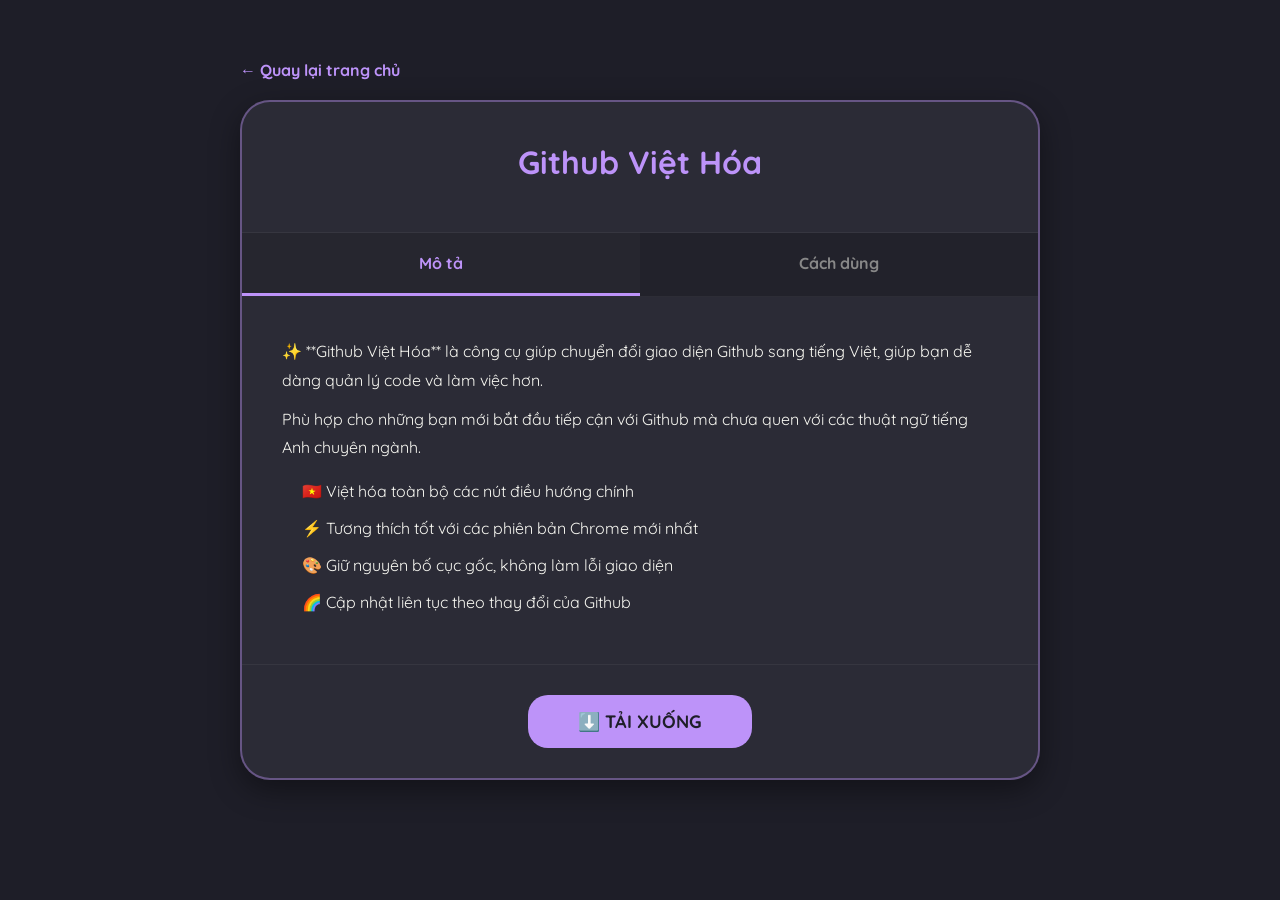
==== github.html @ e17d6383 "Tạo github.html" ====
<!DOCTYPE html>
<html lang="vi">
<head>
    <meta charset="UTF-8">
    <meta name="viewport" content="width=device-width, initial-scale=1.0">
    <title>Github Việt Hóa 🎐</title>
    <link href="https://fonts.googleapis.com/css2?family=Quicksand:wght@400;600;700&display=swap" rel="stylesheet">
    <style>
        :root {
            --bg-color: #1e1e28;
            --text-color: #f8f8f2;
            --card-bg: #2b2b36;
            --btn-color: #bd93f9;
            --shadow: 0 10px 30px rgba(0, 0, 0, 0.4);
            --border-color: rgba(189, 147, 249, 0.4);
        }

        * { margin: 0; padding: 0; box-sizing: border-box; font-family: 'Quicksand', sans-serif; transition: 0.3s; }
        body { background-color: var(--bg-color); color: var(--text-color); padding: 20px; min-height: 100vh; }

        .container { max-width: 800px; margin: 40px auto; }

        .back-btn { 
            text-decoration: none; 
            color: var(--btn-color); 
            font-weight: bold; 
            display: inline-block; 
            margin-bottom: 20px; 
        }
        .back-btn:hover { color: white; }

        .main-card { 
            background: var(--card-bg); 
            border-radius: 30px; 
            overflow: hidden; 
            box-shadow: var(--shadow);
            border: 2px solid var(--border-color);
        }

        .header { padding: 40px; text-align: center; border-bottom: 1px solid rgba(255,255,255,0.05); }
        .header h1 { font-size: 32px; color: var(--btn-color); margin-bottom: 10px; }

        .tabs { display: flex; background: rgba(0,0,0,0.2); border-bottom: 1px solid rgba(255,255,255,0.05); }
        .tab-btn { 
            flex: 1; 
            padding: 20px; 
            border: none; 
            background: none; 
            cursor: pointer; 
            font-weight: bold; 
            color: #888; 
            font-size: 16px; 
            border-bottom: 3px solid transparent;
        }
        .tab-btn.active { 
            color: var(--btn-color); 
            border-bottom: 3px solid var(--btn-color); 
            background: rgba(255,255,255,0.02); 
        }

        .content { padding: 40px; min-height: 250px; line-height: 1.8; font-size: 16px; }
        .pane { display: none; animation: fadeIn 0.4s ease; }
        .pane.active { display: block; }

        @keyframes fadeIn { from { opacity: 0; } to { opacity: 1; } }

        .footer { padding: 30px; text-align: center; border-top: 1px solid rgba(255,255,255,0.05); }
        .btn-dl { 
            background: var(--btn-color); 
            color: #1e1e28; 
            padding: 15px 50px; 
            border-radius: 20px; 
            text-decoration: none; 
            font-weight: bold; 
            font-size: 18px;
            display: inline-block; 
        }
        .btn-dl:hover { background: white; }
    </style>
</head>
<body>

    <div class="container">
        <a href="index.html" class="back-btn">← Quay lại trang chủ</a>
        
        <div class="main-card">
            <div class="header">
                <h1>Github Việt Hóa</h1>
            </div>

            <div class="tabs">
                <button class="tab-btn active" onclick="switchTab(0)">Mô tả</button>
                <button class="tab-btn" onclick="switchTab(1)">Cách dùng</button>
            </div>

            <div class="content">
                <div id="pane-0" class="pane active">
                    <p>✨ **Github Việt Hóa** là công cụ giúp chuyển đổi giao diện Github sang tiếng Việt, giúp bạn dễ dàng quản lý code và làm việc hơn.</p>
                    <p style="margin-top: 10px;">Phù hợp cho những bạn mới bắt đầu tiếp cận với Github mà chưa quen với các thuật ngữ tiếng Anh chuyên ngành.</p>
                    
                    <ul style="margin-left: 20px; margin-top: 15px; list-style: none;">
                        <li style="margin-bottom: 8px;">🇻🇳 Việt hóa toàn bộ các nút điều hướng chính</li>
                        <li style="margin-bottom: 8px;">⚡ Tương thích tốt với các phiên bản Chrome mới nhất</li>
                        <li style="margin-bottom: 8px;">🎨 Giữ nguyên bố cục gốc, không làm lỗi giao diện</li>
                        <li style="margin-bottom: 8px;">🌈 Cập nhật liên tục theo thay đổi của Github</li>
                    </ul>
                </div>

                <div id="pane-1" class="pane">
                    <strong>Bước 1: Giải nén file ZIP</strong><br>
                    - Nhấn chuột phải vào file .zip<br>
                    - Chọn Extract here hoặc Giải nén tại đây<br><br>

                    <strong>Bước 2: Mở trang quản lý tiện ích</strong><br>
                    👉 Với Chrome:<br>
                    - Mở trình duyệt, chọn biểu tượng ⋮ (3 chấm dọc) ở góc trên bên phải.<br>
                    - Chọn <b>Tiện ích mở rộng</b> (Extensions).<br>
                    - Hoặc gõ vào thanh địa chỉ: <code>chrome://extensions/</code><br>
                    - Bật <b>Chế độ dành cho nhà phát triển</b> (Developer mode) ở góc phải trên.<br><br>

                    <strong>Bước 3: Tải tiện ích lên</strong><br>
                    - Nhấn nút <b>Load unpacked</b> (Tải tiện ích đã giải nén).<br>
                    - Chọn thư mục đã giải nén ở Bước 1 và nhấn OK.<br><br>

                    <i>*Lưu ý: Nếu vào Github vẫn chưa thấy tiếng Việt, hãy nhấn nút <b>F5</b>.</i>
                </div>
            </div>

            <div class="footer">
                <a href="LINK_TAI_GITHUB_CUA_DUY" class="btn-dl" target="_blank" rel="noopener noreferrer">⬇️ TẢI XUỐNG</a>
            </div>
        </div>
    </div>

    <script>
        function switchTab(index) {
            const btns = document.querySelectorAll('.tab-btn');
            const panes = document.querySelectorAll('.pane');
            btns.forEach((btn, i) => {
                btn.classList.toggle('active', i === index);
                panes[i].classList.toggle('active', i === index);
            });
        }
    </script>
</body>
</html>
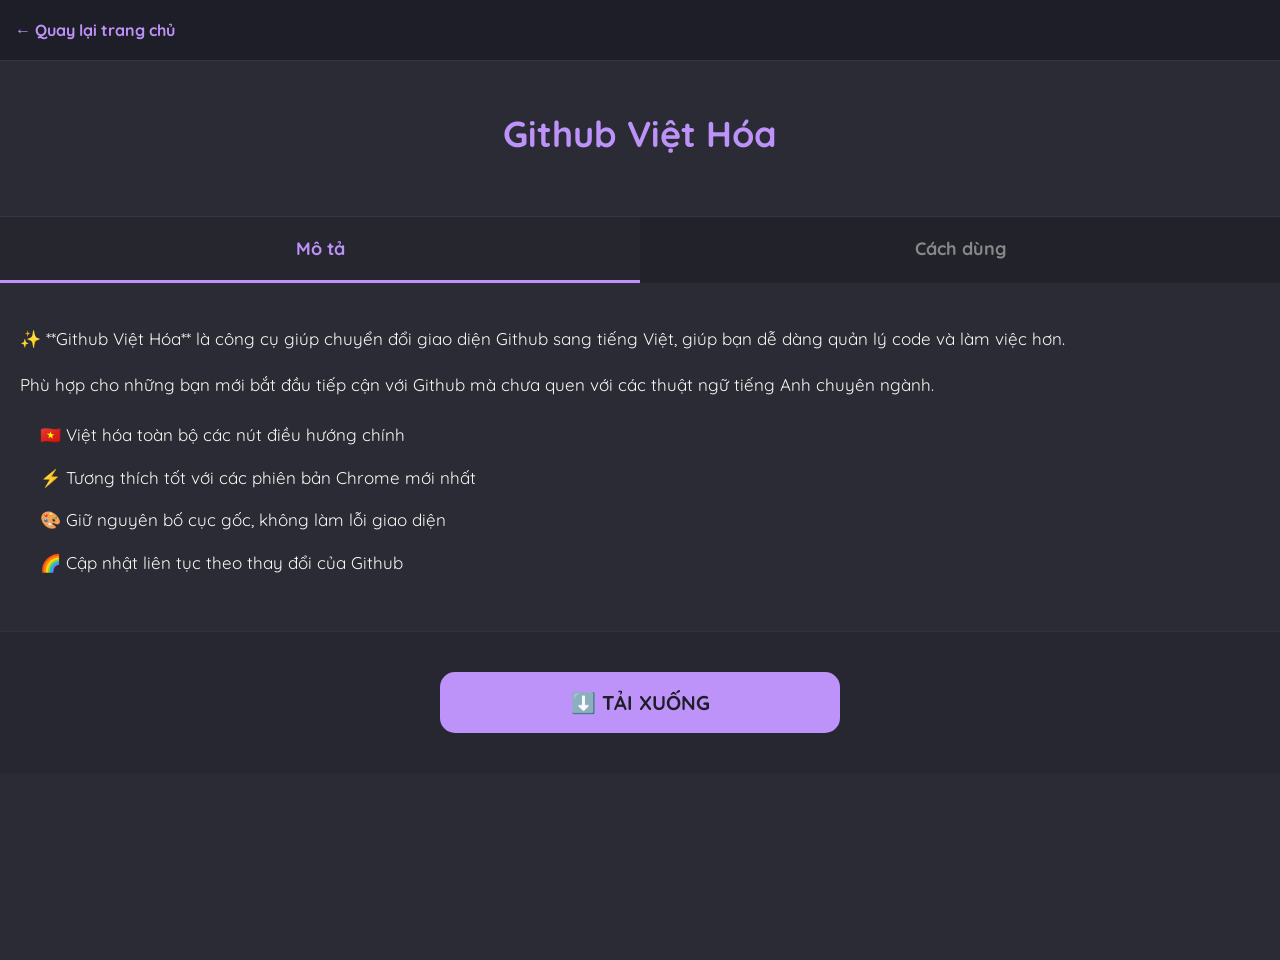
==== commit ce69b7bd: "Cập nhật github.html" ====
--- a/github.html
+++ b/github.html
@@ -2,7 +2,7 @@
 <html lang="vi">
 <head>
     <meta charset="UTF-8">
-    <meta name="viewport" content="width=device-width, initial-scale=1.0">
+    <meta name="viewport" content="width=device-width, initial-scale=1.0, maximum-scale=1.0, user-scalable=no">
     <title>Github Việt Hóa 🎐</title>
     <link href="https://fonts.googleapis.com/css2?family=Quicksand:wght@400;600;700&display=swap" rel="stylesheet">
     <style>
@@ -15,32 +15,53 @@
             --border-color: rgba(189, 147, 249, 0.4);
         }
 
+        /* XÓA KHOẢNG TRỐNG CỦA TRÌNH DUYỆT */
         * { margin: 0; padding: 0; box-sizing: border-box; font-family: 'Quicksand', sans-serif; transition: 0.3s; }
-        body { background-color: var(--bg-color); color: var(--text-color); padding: 20px; min-height: 100vh; }
+        
+        body { 
+            background-color: var(--bg-color); 
+            color: var(--text-color); 
+            min-height: 100vh;
+            overflow-x: hidden; /* Đảm bảo không bị cuộn ngang */
+        }
 
-        .container { max-width: 800px; margin: 40px auto; }
+        /* CONTAINER RỘNG 100% */
+        .container { 
+            width: 100%; 
+            max-width: 100%; 
+            margin: 0; 
+            padding: 0; 
+        }
 
         .back-btn { 
             text-decoration: none; 
             color: var(--btn-color); 
             font-weight: bold; 
             display: inline-block; 
-            margin-bottom: 20px; 
+            margin: 20px 15px; /* Giữ lề trái một chút cho nút quay lại dễ bấm */
         }
         .back-btn:hover { color: white; }
 
+        /* KHUNG CHÍNH TRÀN MÀN HÌNH */
         .main-card { 
             background: var(--card-bg); 
-            border-radius: 30px; 
-            overflow: hidden; 
-            box-shadow: var(--shadow);
-            border: 2px solid var(--border-color);
+            border-radius: 0; /* Xóa bo góc để lắp đầy màn hình */
+            width: 100%;
+            min-height: 100vh; /* Kéo dài xuống hết bên dưới */
+            box-shadow: none;
+            border: none;
+            border-top: 1px solid rgba(255,255,255,0.05);
         }
 
-        .header { padding: 40px; text-align: center; border-bottom: 1px solid rgba(255,255,255,0.05); }
-        .header h1 { font-size: 32px; color: var(--btn-color); margin-bottom: 10px; }
+        .header { padding: 50px 20px; text-align: center; border-bottom: 1px solid rgba(255,255,255,0.05); }
+        .header h1 { font-size: 36px; color: var(--btn-color); margin-bottom: 10px; }
 
-        .tabs { display: flex; background: rgba(0,0,0,0.2); border-bottom: 1px solid rgba(255,255,255,0.05); }
+        .tabs { 
+            display: flex; 
+            background: rgba(0,0,0,0.2); 
+            border-bottom: 1px solid rgba(255,255,255,0.05); 
+            width: 100%;
+        }
         .tab-btn { 
             flex: 1; 
             padding: 20px; 
@@ -49,7 +70,7 @@
             cursor: pointer; 
             font-weight: bold; 
             color: #888; 
-            font-size: 16px; 
+            font-size: 18px; 
             border-bottom: 3px solid transparent;
         }
         .tab-btn.active { 
@@ -58,24 +79,31 @@
             background: rgba(255,255,255,0.02); 
         }
 
-        .content { padding: 40px; min-height: 250px; line-height: 1.8; font-size: 16px; }
+        .content { padding: 40px 20px; line-height: 1.8; font-size: 17px; }
         .pane { display: none; animation: fadeIn 0.4s ease; }
         .pane.active { display: block; }
 
         @keyframes fadeIn { from { opacity: 0; } to { opacity: 1; } }
 
-        .footer { padding: 30px; text-align: center; border-top: 1px solid rgba(255,255,255,0.05); }
+        .footer { 
+            padding: 40px 20px; 
+            text-align: center; 
+            border-top: 1px solid rgba(255,255,255,0.05);
+            background: rgba(0,0,0,0.1);
+        }
         .btn-dl { 
             background: var(--btn-color); 
             color: #1e1e28; 
-            padding: 15px 50px; 
-            border-radius: 20px; 
+            padding: 18px 0;
+            width: 90%; /* Nút tải xuống to gần hết chiều ngang */
+            max-width: 400px;
+            border-radius: 15px; 
             text-decoration: none; 
             font-weight: bold; 
-            font-size: 18px;
+            font-size: 20px;
             display: inline-block; 
         }
-        .btn-dl:hover { background: white; }
+        .btn-dl:hover { background: white; transform: scale(1.02); }
     </style>
 </head>
 <body>
@@ -96,38 +124,33 @@
             <div class="content">
                 <div id="pane-0" class="pane active">
                     <p>✨ **Github Việt Hóa** là công cụ giúp chuyển đổi giao diện Github sang tiếng Việt, giúp bạn dễ dàng quản lý code và làm việc hơn.</p>
-                    <p style="margin-top: 10px;">Phù hợp cho những bạn mới bắt đầu tiếp cận với Github mà chưa quen với các thuật ngữ tiếng Anh chuyên ngành.</p>
+                    <p style="margin-top: 15px;">Phù hợp cho những bạn mới bắt đầu tiếp cận với Github mà chưa quen với các thuật ngữ tiếng Anh chuyên ngành.</p>
                     
-                    <ul style="margin-left: 20px; margin-top: 15px; list-style: none;">
-                        <li style="margin-bottom: 8px;">🇻🇳 Việt hóa toàn bộ các nút điều hướng chính</li>
-                        <li style="margin-bottom: 8px;">⚡ Tương thích tốt với các phiên bản Chrome mới nhất</li>
-                        <li style="margin-bottom: 8px;">🎨 Giữ nguyên bố cục gốc, không làm lỗi giao diện</li>
-                        <li style="margin-bottom: 8px;">🌈 Cập nhật liên tục theo thay đổi của Github</li>
+                    <ul style="margin-left: 20px; margin-top: 20px; list-style: none;">
+                        <li style="margin-bottom: 12px;">🇻🇳 Việt hóa toàn bộ các nút điều hướng chính</li>
+                        <li style="margin-bottom: 12px;">⚡ Tương thích tốt với các phiên bản Chrome mới nhất</li>
+                        <li style="margin-bottom: 12px;">🎨 Giữ nguyên bố cục gốc, không làm lỗi giao diện</li>
+                        <li style="margin-bottom: 12px;">🌈 Cập nhật liên tục theo thay đổi của Github</li>
                     </ul>
                 </div>
 
                 <div id="pane-1" class="pane">
-                    <strong>Bước 1: Giải nén file ZIP</strong><br>
-                    - Nhấn chuột phải vào file .zip<br>
-                    - Chọn Extract here hoặc Giải nén tại đây<br><br>
+                    <p style="margin-bottom: 15px;"><strong>Bước 1: Giải nén file ZIP</strong></p>
+                    <p>- Nhấn chuột phải vào file .zip và chọn Extract here.</p><br>
 
-                    <strong>Bước 2: Mở trang quản lý tiện ích</strong><br>
-                    👉 Với Chrome:<br>
-                    - Mở trình duyệt, chọn biểu tượng ⋮ (3 chấm dọc) ở góc trên bên phải.<br>
-                    - Chọn <b>Tiện ích mở rộng</b> (Extensions).<br>
-                    - Hoặc gõ vào thanh địa chỉ: <code>chrome://extensions/</code><br>
-                    - Bật <b>Chế độ dành cho nhà phát triển</b> (Developer mode) ở góc phải trên.<br><br>
+                    <p style="margin-bottom: 15px;"><strong>Bước 2: Mở quản lý tiện ích</strong></p>
+                    <p>- Gõ vào thanh địa chỉ Chrome: <code>chrome://extensions/</code></p>
+                    <p>- Bật <b>Developer mode</b> ở góc phải trên.</p><br>
 
-                    <strong>Bước 3: Tải tiện ích lên</strong><br>
-                    - Nhấn nút <b>Load unpacked</b> (Tải tiện ích đã giải nén).<br>
-                    - Chọn thư mục đã giải nén ở Bước 1 và nhấn OK.<br><br>
+                    <p style="margin-bottom: 15px;"><strong>Bước 3: Tải tiện ích</strong></p>
+                    <p>- Nhấn <b>Load unpacked</b> và chọn thư mục đã giải nén.</p><br>
 
-                    <i>*Lưu ý: Nếu vào Github vẫn chưa thấy tiếng Việt, hãy nhấn nút <b>F5</b>.</i>
+                    <p style="color: var(--btn-color);"><i>*Nhấn F5 nếu chưa thấy thay đổi.</i></p>
                 </div>
             </div>
 
             <div class="footer">
-                <a href="LINK_TAI_GITHUB_CUA_DUY" class="btn-dl" target="_blank" rel="noopener noreferrer">⬇️ TẢI XUỐNG</a>
+                <a href="LINK_CUA_DUY" class="btn-dl" target="_blank" rel="noopener noreferrer">⬇️ TẢI XUỐNG</a>
             </div>
         </div>
     </div>
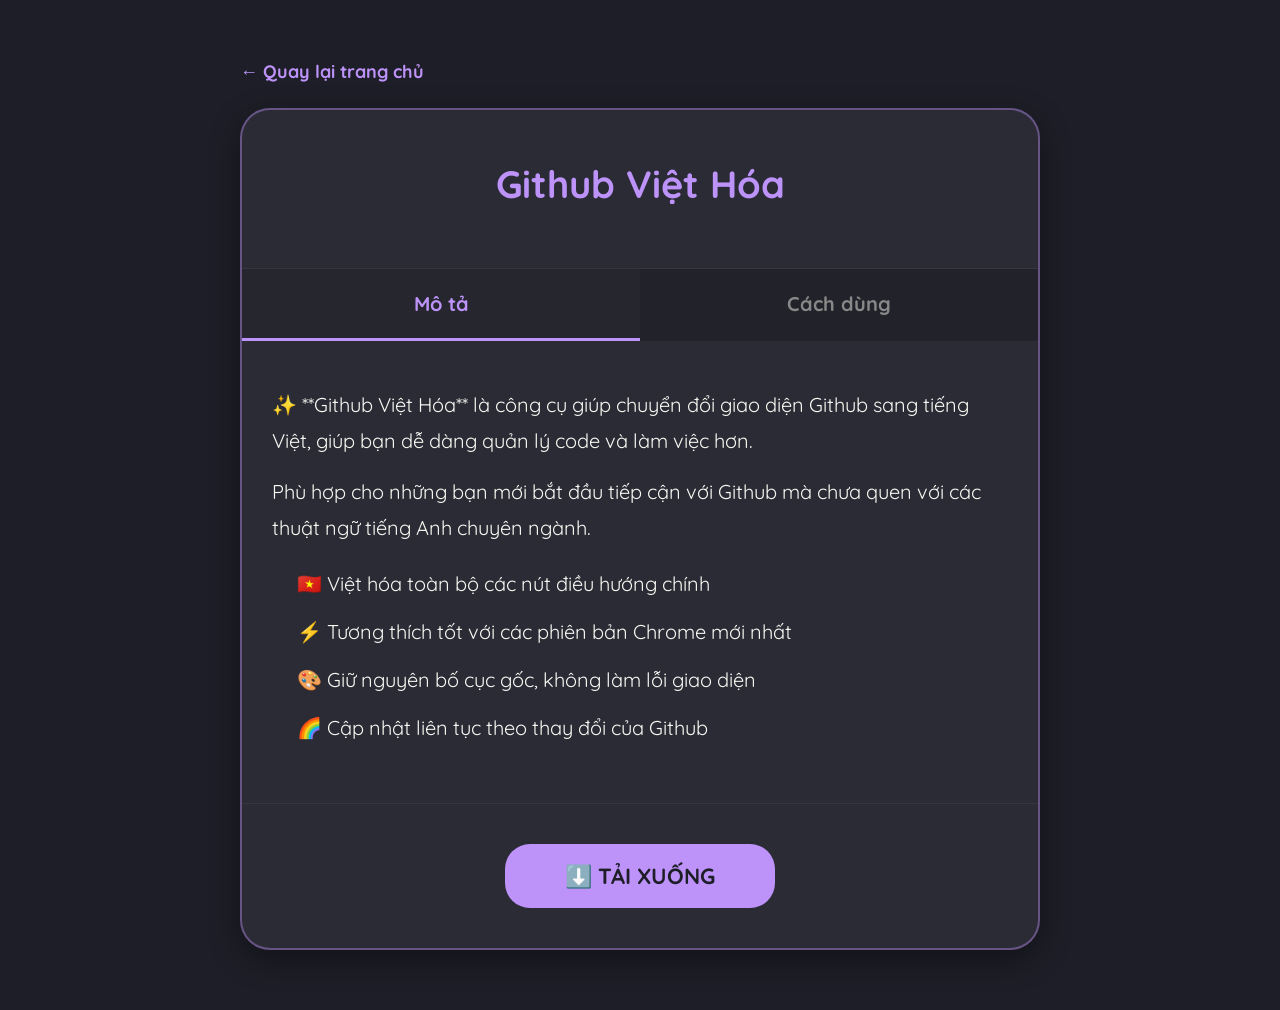
==== commit 7b6aa425: "Cập nhật github.html" ====
--- a/github.html
+++ b/github.html
@@ -2,7 +2,7 @@
 <html lang="vi">
 <head>
     <meta charset="UTF-8">
-    <meta name="viewport" content="width=device-width, initial-scale=1.0, maximum-scale=1.0, user-scalable=no">
+    <meta name="viewport" content="width=device-width, initial-scale=1.0">
     <title>Github Việt Hóa 🎐</title>
     <link href="https://fonts.googleapis.com/css2?family=Quicksand:wght@400;600;700&display=swap" rel="stylesheet">
     <style>
@@ -15,62 +15,45 @@
             --border-color: rgba(189, 147, 249, 0.4);
         }
 
-        /* XÓA KHOẢNG TRỐNG CỦA TRÌNH DUYỆT */
         * { margin: 0; padding: 0; box-sizing: border-box; font-family: 'Quicksand', sans-serif; transition: 0.3s; }
         
-        body { 
-            background-color: var(--bg-color); 
-            color: var(--text-color); 
-            min-height: 100vh;
-            overflow-x: hidden; /* Đảm bảo không bị cuộn ngang */
-        }
+        body { background-color: var(--bg-color); color: var(--text-color); padding: 20px; min-height: 100vh; }
 
-        /* CONTAINER RỘNG 100% */
-        .container { 
-            width: 100%; 
-            max-width: 100%; 
-            margin: 0; 
-            padding: 0; 
-        }
+        .container { max-width: 800px; margin: 40px auto; }
 
         .back-btn { 
             text-decoration: none; 
             color: var(--btn-color); 
             font-weight: bold; 
             display: inline-block; 
-            margin: 20px 15px; /* Giữ lề trái một chút cho nút quay lại dễ bấm */
+            margin-bottom: 25px; 
+            font-size: 18px; /* Chữ quay lại to hơn */
         }
-        .back-btn:hover { color: white; }
+        .back-btn:hover { transform: translateX(-5px); color: white; }
 
-        /* KHUNG CHÍNH TRÀN MÀN HÌNH */
         .main-card { 
             background: var(--card-bg); 
-            border-radius: 0; /* Xóa bo góc để lắp đầy màn hình */
-            width: 100%;
-            min-height: 100vh; /* Kéo dài xuống hết bên dưới */
-            box-shadow: none;
-            border: none;
-            border-top: 1px solid rgba(255,255,255,0.05);
+            border-radius: 30px; 
+            overflow: hidden; 
+            box-shadow: var(--shadow);
+            border: 2px solid var(--border-color);
         }
 
+        /* Tiêu đề chính to rõ */
         .header { padding: 50px 20px; text-align: center; border-bottom: 1px solid rgba(255,255,255,0.05); }
-        .header h1 { font-size: 36px; color: var(--btn-color); margin-bottom: 10px; }
+        .header h1 { font-size: 38px; color: var(--btn-color); margin-bottom: 10px; }
 
-        .tabs { 
-            display: flex; 
-            background: rgba(0,0,0,0.2); 
-            border-bottom: 1px solid rgba(255,255,255,0.05); 
-            width: 100%;
-        }
+        /* Chữ trên Tab to hơn */
+        .tabs { display: flex; background: rgba(0,0,0,0.2); border-bottom: 1px solid rgba(255,255,255,0.05); }
         .tab-btn { 
             flex: 1; 
-            padding: 20px; 
+            padding: 22px; 
             border: none; 
             background: none; 
             cursor: pointer; 
             font-weight: bold; 
             color: #888; 
-            font-size: 18px; 
+            font-size: 20px; 
             border-bottom: 3px solid transparent;
         }
         .tab-btn.active { 
@@ -79,31 +62,30 @@
             background: rgba(255,255,255,0.02); 
         }
 
-        .content { padding: 40px 20px; line-height: 1.8; font-size: 17px; }
+        /* Chữ nội dung bên trong to lên */
+        .content { padding: 45px 30px; min-height: 250px; line-height: 1.8; font-size: 20px; }
         .pane { display: none; animation: fadeIn 0.4s ease; }
         .pane.active { display: block; }
 
         @keyframes fadeIn { from { opacity: 0; } to { opacity: 1; } }
 
-        .footer { 
-            padding: 40px 20px; 
-            text-align: center; 
-            border-top: 1px solid rgba(255,255,255,0.05);
-            background: rgba(0,0,0,0.1);
-        }
+        /* Nút tải xuống to và dễ bấm */
+        .footer { padding: 40px; text-align: center; border-top: 1px solid rgba(255,255,255,0.05); }
         .btn-dl { 
             background: var(--btn-color); 
             color: #1e1e28; 
-            padding: 18px 0;
-            width: 90%; /* Nút tải xuống to gần hết chiều ngang */
-            max-width: 400px;
-            border-radius: 15px; 
+            padding: 18px 60px; 
+            border-radius: 25px; 
             text-decoration: none; 
             font-weight: bold; 
-            font-size: 20px;
+            font-size: 22px;
             display: inline-block; 
         }
-        .btn-dl:hover { background: white; transform: scale(1.02); }
+        .btn-dl:hover { background: white; transform: scale(1.05); }
+
+        /* Chỉnh lại khoảng cách danh sách */
+        ul li { margin-bottom: 12px; }
+        strong { color: var(--btn-color); font-size: 22px; display: block; margin-bottom: 8px; }
     </style>
 </head>
 <body>
@@ -126,26 +108,29 @@
                     <p>✨ **Github Việt Hóa** là công cụ giúp chuyển đổi giao diện Github sang tiếng Việt, giúp bạn dễ dàng quản lý code và làm việc hơn.</p>
                     <p style="margin-top: 15px;">Phù hợp cho những bạn mới bắt đầu tiếp cận với Github mà chưa quen với các thuật ngữ tiếng Anh chuyên ngành.</p>
                     
-                    <ul style="margin-left: 20px; margin-top: 20px; list-style: none;">
-                        <li style="margin-bottom: 12px;">🇻🇳 Việt hóa toàn bộ các nút điều hướng chính</li>
-                        <li style="margin-bottom: 12px;">⚡ Tương thích tốt với các phiên bản Chrome mới nhất</li>
-                        <li style="margin-bottom: 12px;">🎨 Giữ nguyên bố cục gốc, không làm lỗi giao diện</li>
-                        <li style="margin-bottom: 12px;">🌈 Cập nhật liên tục theo thay đổi của Github</li>
+                    <ul style="margin-left: 25px; margin-top: 20px; list-style: none;">
+                        <li>🇻🇳 Việt hóa toàn bộ các nút điều hướng chính</li>
+                        <li>⚡ Tương thích tốt với các phiên bản Chrome mới nhất</li>
+                        <li>🎨 Giữ nguyên bố cục gốc, không làm lỗi giao diện</li>
+                        <li>🌈 Cập nhật liên tục theo thay đổi của Github</li>
                     </ul>
                 </div>
 
                 <div id="pane-1" class="pane">
-                    <p style="margin-bottom: 15px;"><strong>Bước 1: Giải nén file ZIP</strong></p>
-                    <p>- Nhấn chuột phải vào file .zip và chọn Extract here.</p><br>
+                    <strong>Bước 1: Giải nén file ZIP</strong>
+                    - Nhấn chuột phải vào file .zip và chọn Extract here.<br><br>
 
-                    <p style="margin-bottom: 15px;"><strong>Bước 2: Mở quản lý tiện ích</strong></p>
-                    <p>- Gõ vào thanh địa chỉ Chrome: <code>chrome://extensions/</code></p>
-                    <p>- Bật <b>Developer mode</b> ở góc phải trên.</p><br>
+                    <strong>Bước 2: Mở trang quản lý tiện ích</strong>
+                    👉 Với Chrome:<br>
+                    - Mở trình duyệt, chọn biểu tượng ⋮ (3 chấm dọc).<br>
+                    - Chọn <b>Tiện ích mở rộng</b> (Extensions).<br>
+                    - Hoặc gõ: <code>chrome://extensions/</code><br>
+                    - Bật <b>Developer mode</b> ở góc phải trên.<br><br>
 
-                    <p style="margin-bottom: 15px;"><strong>Bước 3: Tải tiện ích</strong></p>
-                    <p>- Nhấn <b>Load unpacked</b> và chọn thư mục đã giải nén.</p><br>
+                    <strong>Bước 3: Tải tiện ích lên</strong>
+                    - Nhấn nút <b>Load unpacked</b> và chọn thư mục đã giải nén.<br><br>
 
-                    <p style="color: var(--btn-color);"><i>*Nhấn F5 nếu chưa thấy thay đổi.</i></p>
+                    <i style="font-size: 18px;">*Lưu ý: Nhấn <b>F5</b> nếu chưa thấy tiếng Việt.</i>
                 </div>
             </div>
 
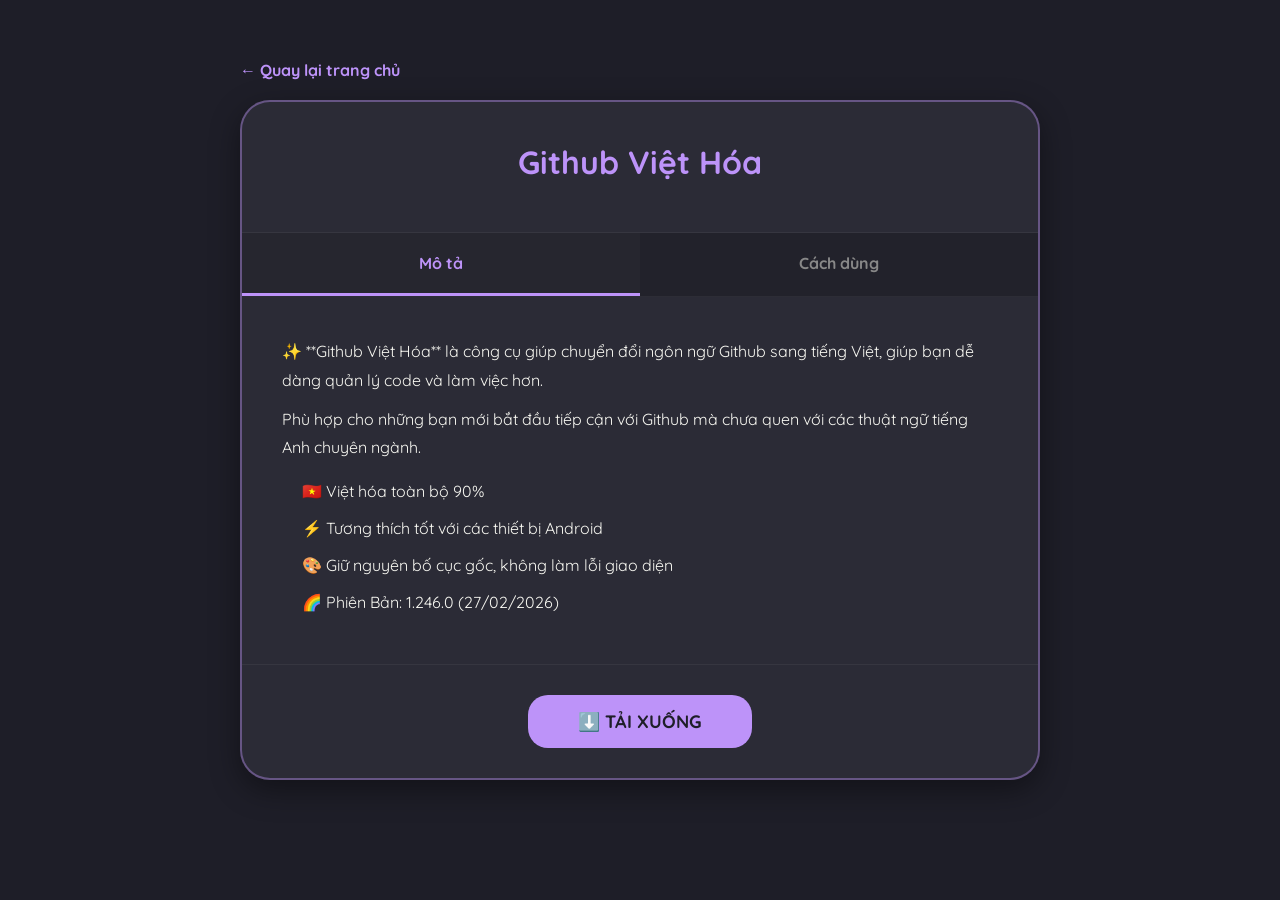
==== commit 96720b5a: "Cập nhật github.html" ====
--- a/github.html
+++ b/github.html
@@ -26,8 +26,8 @@
             color: var(--btn-color); 
             font-weight: bold; 
             display: inline-block; 
-            margin-bottom: 25px; 
-            font-size: 18px; /* Chữ quay lại to hơn */
+            margin-bottom: 20px; 
+            font-size: 16px;
         }
         .back-btn:hover { transform: translateX(-5px); color: white; }
 
@@ -39,21 +39,19 @@
             border: 2px solid var(--border-color);
         }
 
-        /* Tiêu đề chính to rõ */
-        .header { padding: 50px 20px; text-align: center; border-bottom: 1px solid rgba(255,255,255,0.05); }
-        .header h1 { font-size: 38px; color: var(--btn-color); margin-bottom: 10px; }
+        .header { padding: 40px; text-align: center; border-bottom: 1px solid rgba(255,255,255,0.05); }
+        .header h1 { font-size: 32px; color: var(--btn-color); margin-bottom: 10px; }
 
-        /* Chữ trên Tab to hơn */
         .tabs { display: flex; background: rgba(0,0,0,0.2); border-bottom: 1px solid rgba(255,255,255,0.05); }
         .tab-btn { 
             flex: 1; 
-            padding: 22px; 
+            padding: 20px; 
             border: none; 
             background: none; 
             cursor: pointer; 
             font-weight: bold; 
             color: #888; 
-            font-size: 20px; 
+            font-size: 16px;
             border-bottom: 3px solid transparent;
         }
         .tab-btn.active { 
@@ -62,30 +60,27 @@
             background: rgba(255,255,255,0.02); 
         }
 
-        /* Chữ nội dung bên trong to lên */
-        .content { padding: 45px 30px; min-height: 250px; line-height: 1.8; font-size: 20px; }
+        .content { padding: 40px; min-height: 250px; line-height: 1.8; font-size: 16px; }
         .pane { display: none; animation: fadeIn 0.4s ease; }
         .pane.active { display: block; }
 
         @keyframes fadeIn { from { opacity: 0; } to { opacity: 1; } }
 
-        /* Nút tải xuống to và dễ bấm */
-        .footer { padding: 40px; text-align: center; border-top: 1px solid rgba(255,255,255,0.05); }
+        .footer { padding: 30px; text-align: center; border-top: 1px solid rgba(255,255,255,0.05); }
         .btn-dl { 
             background: var(--btn-color); 
             color: #1e1e28; 
-            padding: 18px 60px; 
-            border-radius: 25px; 
+            padding: 15px 50px; 
+            border-radius: 20px; 
             text-decoration: none; 
             font-weight: bold; 
-            font-size: 22px;
+            font-size: 18px;
             display: inline-block; 
         }
         .btn-dl:hover { background: white; transform: scale(1.05); }
 
-        /* Chỉnh lại khoảng cách danh sách */
-        ul li { margin-bottom: 12px; }
-        strong { color: var(--btn-color); font-size: 22px; display: block; margin-bottom: 8px; }
+        ul li { margin-bottom: 8px; }
+        strong { color: var(--btn-color); font-size: 18px; display: block; margin-bottom: 5px; }
     </style>
 </head>
 <body>
@@ -105,37 +100,44 @@
 
             <div class="content">
                 <div id="pane-0" class="pane active">
-                    <p>✨ **Github Việt Hóa** là công cụ giúp chuyển đổi giao diện Github sang tiếng Việt, giúp bạn dễ dàng quản lý code và làm việc hơn.</p>
-                    <p style="margin-top: 15px;">Phù hợp cho những bạn mới bắt đầu tiếp cận với Github mà chưa quen với các thuật ngữ tiếng Anh chuyên ngành.</p>
+                    <p>✨ **Github Việt Hóa** là công cụ giúp chuyển đổi ngôn ngữ Github sang tiếng Việt, giúp bạn dễ dàng quản lý code và làm việc hơn.</p>
+                    <p style="margin-top: 10px;">Phù hợp cho những bạn mới bắt đầu tiếp cận với Github mà chưa quen với các thuật ngữ tiếng Anh chuyên ngành.</p>
                     
-                    <ul style="margin-left: 25px; margin-top: 20px; list-style: none;">
-                        <li>🇻🇳 Việt hóa toàn bộ các nút điều hướng chính</li>
-                        <li>⚡ Tương thích tốt với các phiên bản Chrome mới nhất</li>
+                    <ul style="margin-left: 20px; margin-top: 15px; list-style: none;">
+                        <li>🇻🇳 Việt hóa toàn bộ 90%</li>
+                        <li>⚡ Tương thích tốt với các thiết bị Android</li>
                         <li>🎨 Giữ nguyên bố cục gốc, không làm lỗi giao diện</li>
-                        <li>🌈 Cập nhật liên tục theo thay đổi của Github</li>
+                        <li>🌈 Phiên Bản: 1.246.0 (27/02/2026)</li>
                     </ul>
                 </div>
 
                 <div id="pane-1" class="pane">
-                    <strong>Bước 1: Giải nén file ZIP</strong>
-                    - Nhấn chuột phải vào file .zip và chọn Extract here.<br><br>
+                    <strong>✅ Cách cài đặt APK trên Android</strong><br>
+                    
+                    <p><b>🔹 Bước 1: Tải file APK</b></p>
+                    <p>- Tải file .apk từ web về máy.</p>
+                    <p>- File thường nằm trong Quản lý tệp > mục Download.</p><br>
 
-                    <strong>Bước 2: Mở trang quản lý tiện ích</strong>
-                    👉 Với Chrome:<br>
-                    - Mở trình duyệt, chọn biểu tượng ⋮ (3 chấm dọc).<br>
-                    - Chọn <b>Tiện ích mở rộng</b> (Extensions).<br>
-                    - Hoặc gõ: <code>chrome://extensions/</code><br>
-                    - Bật <b>Developer mode</b> ở góc phải trên.<br><br>
+                    <p><b>🔹 Bước 2: Cho phép cài ứng dụng không rõ nguồn gốc</b></p>
+                    <p>- Vào Cài đặt > Bảo mật hoặc Ứng dụng.</p>
+                    <p>- Chọn app bạn dùng mở file (Chrome/Quản lý tệp) và bật "Cho phép từ nguồn này".</p><br>
 
-                    <strong>Bước 3: Tải tiện ích lên</strong>
-                    - Nhấn nút <b>Load unpacked</b> và chọn thư mục đã giải nén.<br><br>
+                    <p><b>🔹 Bước 3: Cài đặt</b></p>
+                    <p>- Mở file .apk và bấm Cài đặt (Install).</p><br>
 
-                    <i style="font-size: 18px;">*Lưu ý: Nhấn <b>F5</b> nếu chưa thấy tiếng Việt.</i>
+                    <p style="background: rgba(255, 0, 0, 0.1); padding: 10px; border-radius: 10px;">
+                        <span style="color: #ff4444; font-weight: bold;">❗ Nếu không cài được:</span><br>
+                        - Kiểm tra bộ nhớ máy có đủ không.<br>
+                        - Tắt tạm Play Protect nếu bị chặn.
+                    </p>
                 </div>
             </div>
 
             <div class="footer">
-                <a href="LINK_CUA_DUY" class="btn-dl" target="_blank" rel="noopener noreferrer">⬇️ TẢI XUỐNG</a>
+                <a href="https://drive.google.com/file/d/1zRjH97aEUne8otkg8PUskk3ZnS4cXxIx/view?usp=drivesdk" 
+                   class="btn-dl" 
+                   target="_blank" 
+                   rel="noopener noreferrer">⬇️ TẢI XUỐNG</a>
             </div>
         </div>
     </div>
